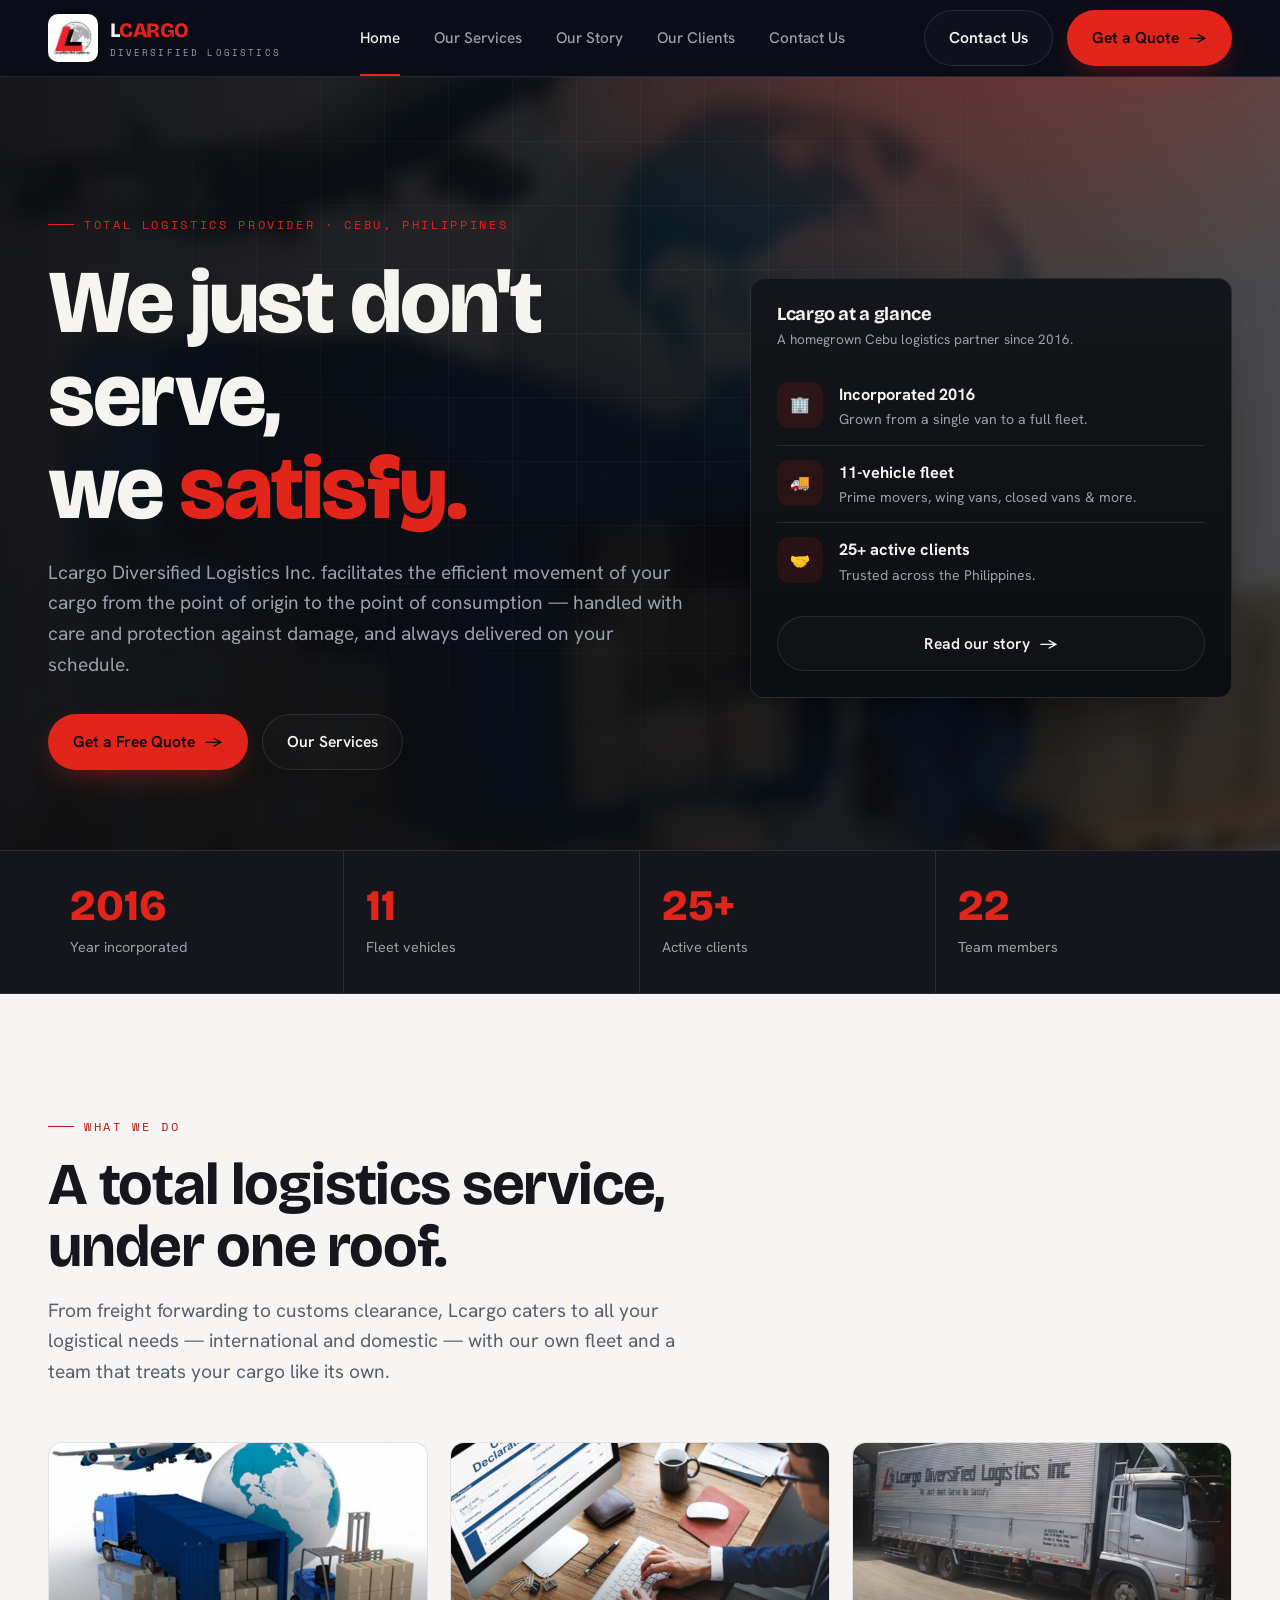
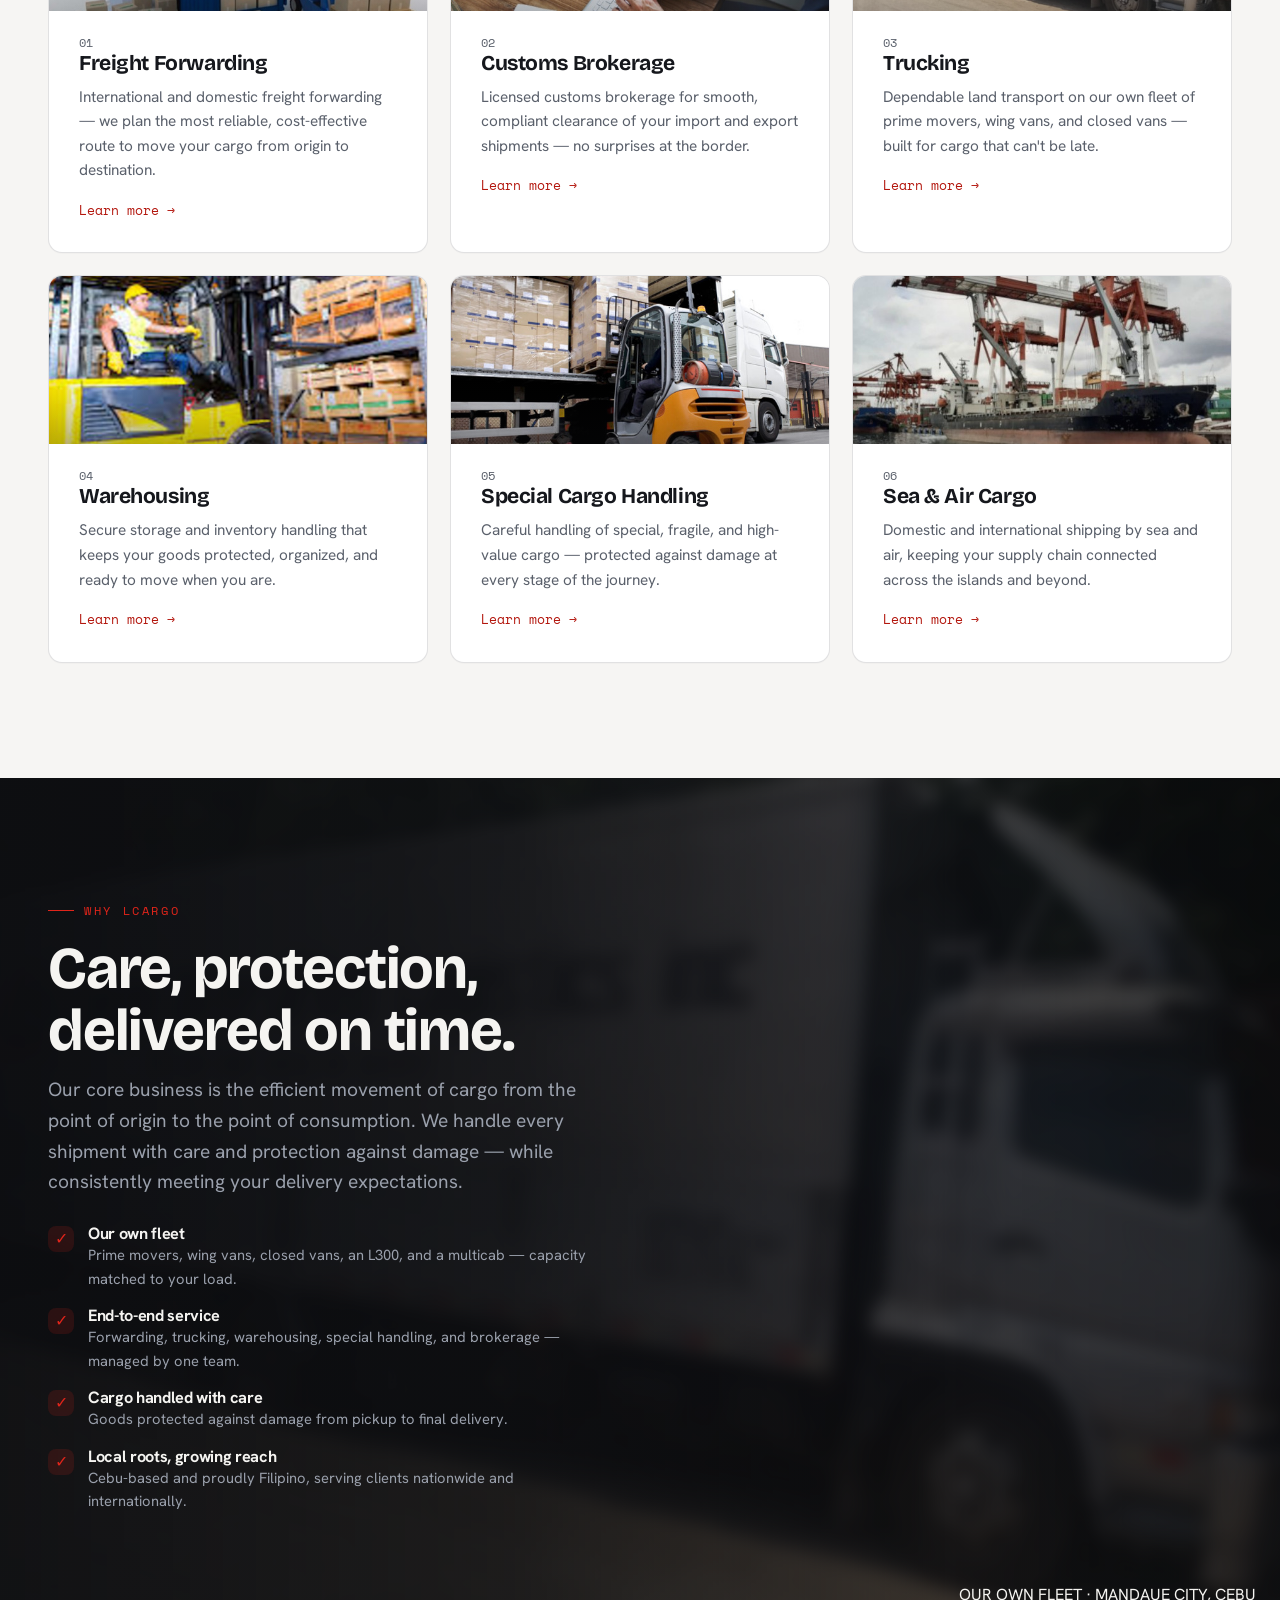
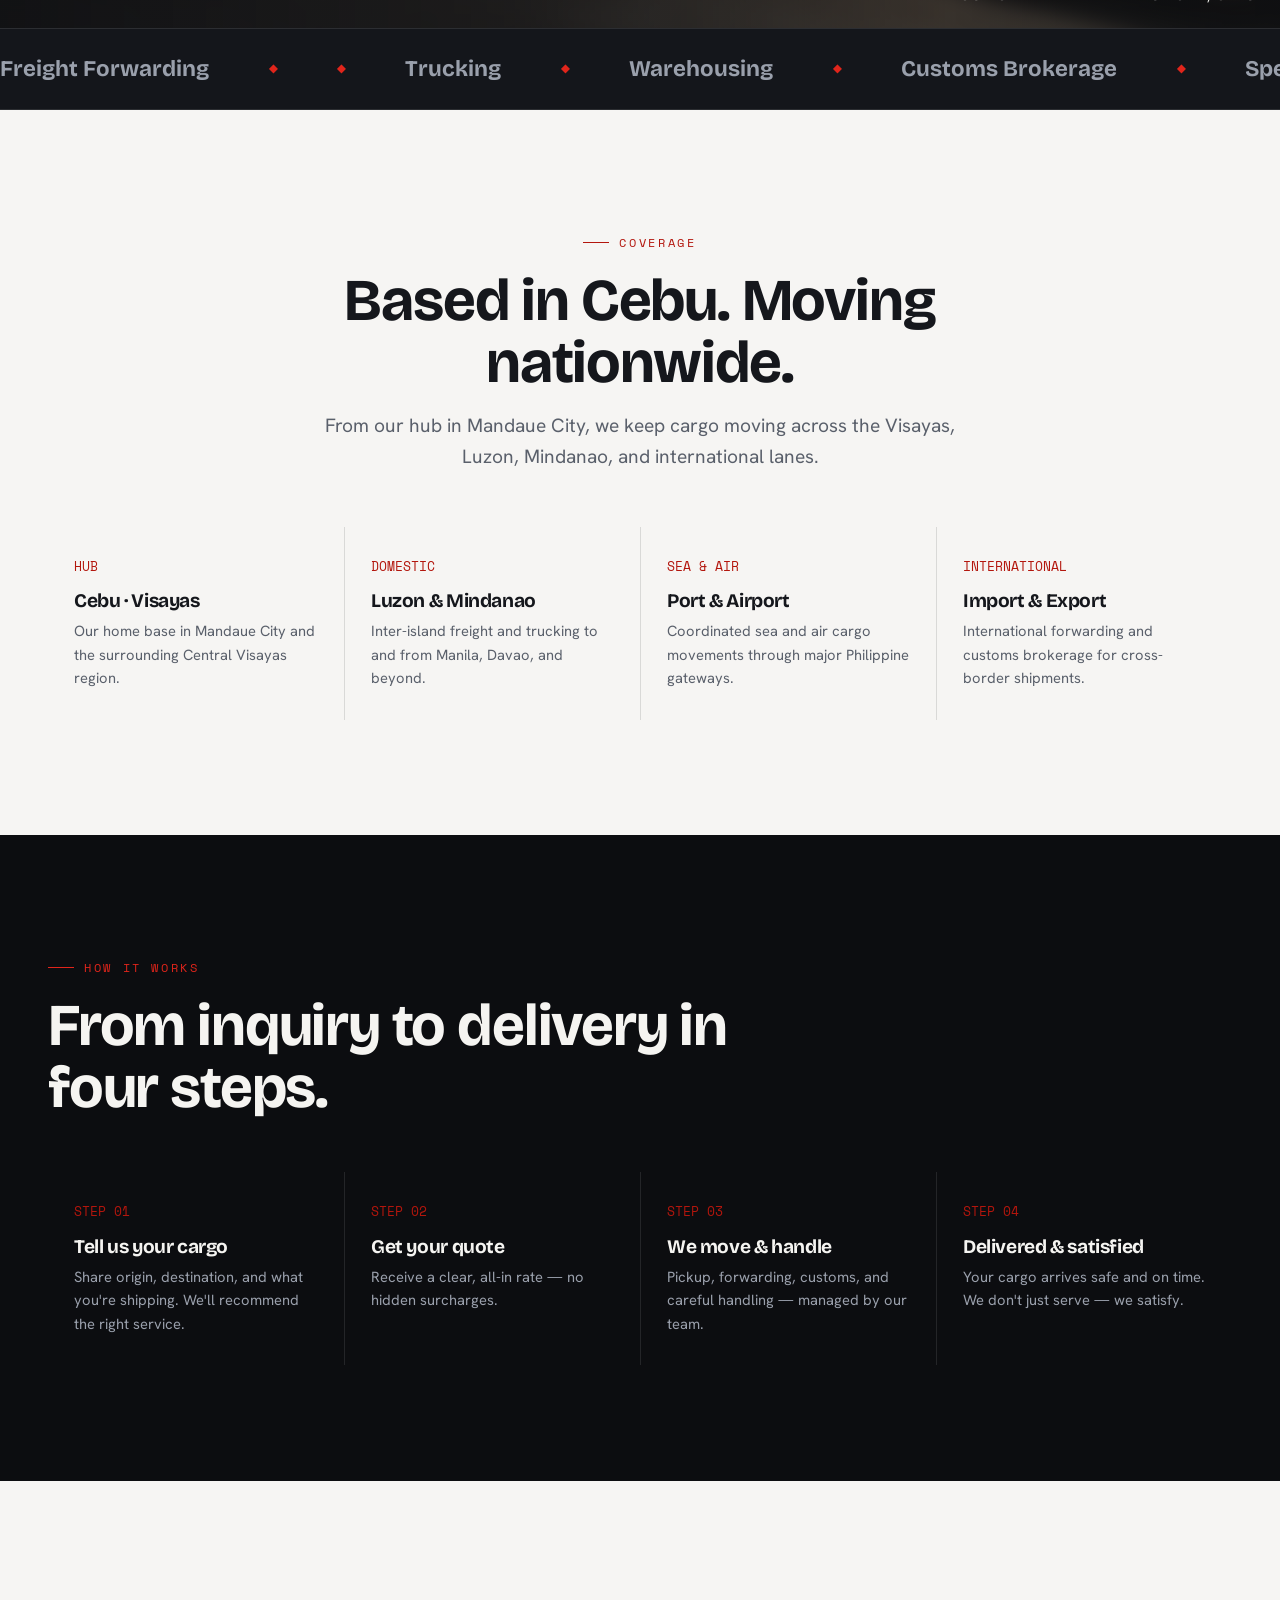
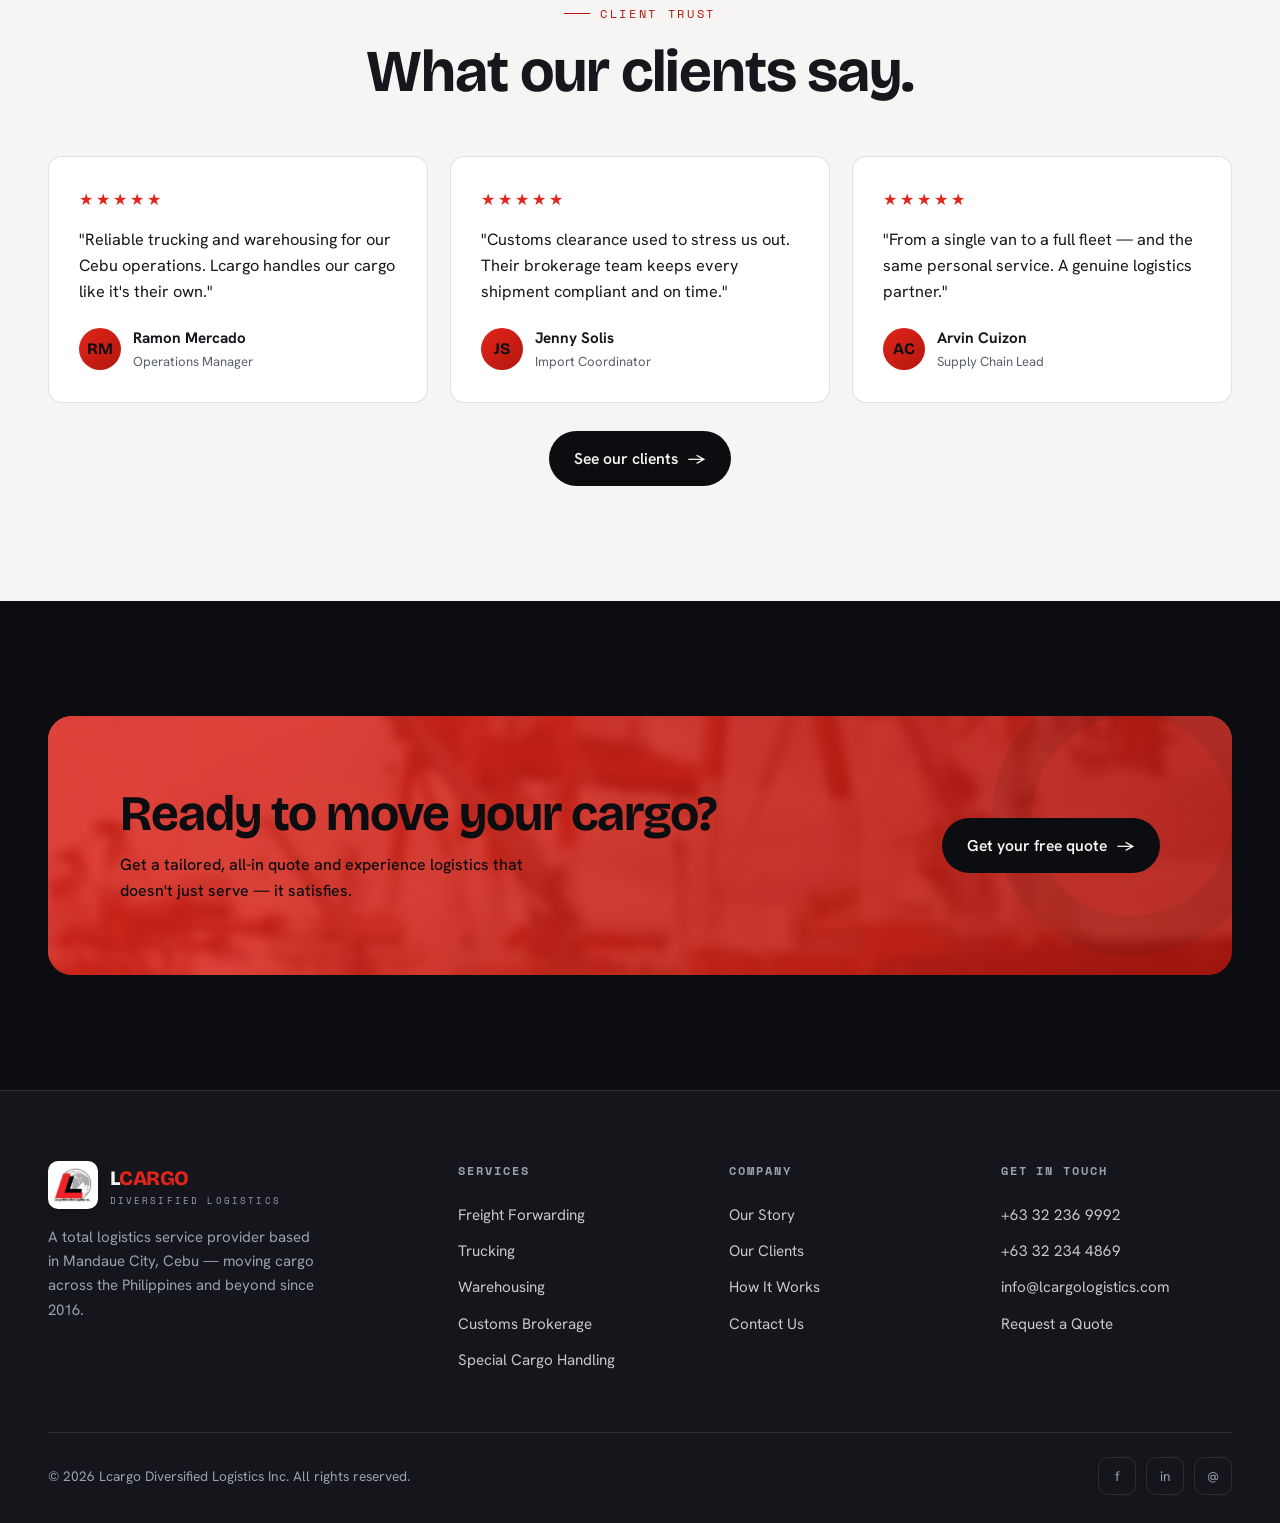
==== index.html @ 4f7f0614 "Initial commit: LCARGO Diversified Logistics website Static multi-page marketing site (HTML/CSS/JS) " ====
<!DOCTYPE html>
<html lang="en">
<head>
<meta charset="UTF-8">
<meta name="viewport" content="width=device-width, initial-scale=1.0">
<title>Lcargo Diversified Logistics Inc. — Total Logistics Service Provider · Cebu, Philippines</title>
<meta name="description" content="Lcargo Diversified Logistics Inc. is a total logistics service provider based in Mandaue City, Cebu. Freight forwarding (international & domestic), trucking, warehousing, special cargo handling, and customs brokerage. We just don't serve, we satisfy.">
<link rel="icon" href="assets/favicon.ico" sizes="any">
<link rel="icon" href="assets/favicon-256.png" type="image/png">
<link rel="apple-touch-icon" href="assets/favicon-256.png">
<link rel="stylesheet" href="style.css">
</head>
<body>

<!-- ===== HEADER ===== -->
<header class="site-head">
  <div class="wrap nav">
    <a class="brand" href="index.html">
      <span class="chip"><img src="assets/logo.jpeg" alt="Lcargo Diversified Logistics Inc."></span>
      <span>
        <b>L<span>CARGO</span></b>
        <small>Diversified Logistics</small>
      </span>
    </a>
    <nav class="nav-links">
      <a href="index.html" data-page="index.html">Home</a>
      <a href="services.html" data-page="services.html">Our Services</a>
      <a href="about.html" data-page="about.html">Our Story</a>
      <a href="clients.html" data-page="clients.html">Our Clients</a>
      <a href="contact.html" data-page="contact.html">Contact Us</a>
    </nav>
    <div class="nav-cta">
      <a href="contact.html" class="btn btn-ghost">Contact Us</a>
      <a href="contact.html#quote" class="btn btn-primary">Get a Quote <span class="arr">→</span></a>
    </div>
    <button class="burger" aria-label="Menu"><span></span><span></span><span></span></button>
  </div>
</header>

<!-- ===== HERO ===== -->
<section class="hero">
  <div class="bg-photo"><img src="assets/service-cargo.jpg" alt="" aria-hidden="true"></div>
  <div class="grid-bg"></div>
  <div class="wrap">
    <div class="hero-grid">
      <div>
        <span class="kicker reveal">Total Logistics Provider · Cebu, Philippines</span>
        <h1 class="display-xl reveal">We just don't<br>serve,<br>we <em>satisfy.</em></h1>
        <p class="lead reveal">Lcargo Diversified Logistics Inc. facilitates the efficient movement of your cargo from the point of origin to the point of consumption — handled with care and protection against damage, and always delivered on your schedule.</p>
        <div class="hero-actions reveal">
          <a href="contact.html#quote" class="btn btn-primary">Get a Free Quote <span class="arr">→</span></a>
          <a href="services.html" class="btn btn-ghost">Our Services</a>
        </div>
      </div>

      <!-- At-a-glance card -->
      <div class="track-card reveal">
        <h3>Lcargo at a glance</h3>
        <p class="sub">A homegrown Cebu logistics partner since 2016.</p>
        <div class="info-row" style="padding:14px 0"><div class="ic">🏢</div><div><b>Incorporated 2016</b><p style="font-size:.88rem">Grown from a single van to a full fleet.</p></div></div>
        <div class="info-row" style="padding:14px 0"><div class="ic">🚚</div><div><b>11-vehicle fleet</b><p style="font-size:.88rem">Prime movers, wing vans, closed vans & more.</p></div></div>
        <div class="info-row" style="padding:14px 0;border-bottom:0"><div class="ic">🤝</div><div><b>25+ active clients</b><p style="font-size:.88rem">Trusted across the Philippines.</p></div></div>
        <a href="about.html" class="btn btn-ghost" style="width:100%;justify-content:center;margin-top:16px">Read our story <span class="arr">→</span></a>
      </div>
    </div>
  </div>
</section>

<!-- ===== STAT STRIP ===== -->
<section class="stat-strip">
  <div class="wrap">
    <div class="stat"><div class="num">2016</div><div class="lbl">Year incorporated</div></div>
    <div class="stat"><div class="num" data-to="11">0</div><div class="lbl">Fleet vehicles</div></div>
    <div class="stat"><div class="num" data-to="25" data-suffix="+">0</div><div class="lbl">Active clients</div></div>
    <div class="stat"><div class="num" data-to="22">0</div><div class="lbl">Team members</div></div>
  </div>
</section>

<!-- ===== SERVICES ===== -->
<section class="section light" id="services">
  <div class="wrap">
    <div class="sec-head">
      <span class="kicker">What we do</span>
      <h2 class="display-l">A total logistics service, under one roof.</h2>
      <p class="lead">From freight forwarding to customs clearance, Lcargo caters to all your logistical needs — international and domestic — with our own fleet and a team that treats your cargo like its own.</p>
    </div>
    <div class="svc-grid">
      <article class="svc reveal">
        <div class="media"><img src="assets/service-cargo.jpg" alt="Freight forwarding by air, land, and sea" loading="lazy"></div>
        <div class="idx">01</div>
        <h3>Freight Forwarding</h3>
        <p>International and domestic freight forwarding — we plan the most reliable, cost-effective route to move your cargo from origin to destination.</p>
        <a class="more" href="services.html#freight">Learn more →</a>
      </article>
      <article class="svc reveal">
        <div class="media"><img src="assets/service-brokerage.jpg" alt="Customs brokerage and declaration" loading="lazy"></div>
        <div class="idx">02</div>
        <h3>Customs Brokerage</h3>
        <p>Licensed customs brokerage for smooth, compliant clearance of your import and export shipments — no surprises at the border.</p>
        <a class="more" href="services.html#customs">Learn more →</a>
      </article>
      <article class="svc reveal">
        <div class="media"><img src="assets/service-trucking.jpg" alt="Lcargo wing van trucking fleet" loading="lazy"></div>
        <div class="idx">03</div>
        <h3>Trucking</h3>
        <p>Dependable land transport on our own fleet of prime movers, wing vans, and closed vans — built for cargo that can't be late.</p>
        <a class="more" href="services.html#trucking">Learn more →</a>
      </article>
      <article class="svc reveal">
        <div class="media"><img src="assets/service-warehousing.jpg" alt="Warehouse storage and forklift handling" loading="lazy"></div>
        <div class="idx">04</div>
        <h3>Warehousing</h3>
        <p>Secure storage and inventory handling that keeps your goods protected, organized, and ready to move when you are.</p>
        <a class="more" href="services.html#warehousing">Learn more →</a>
      </article>
      <article class="svc reveal">
        <div class="media"><img src="assets/service-customs.jpg" alt="Careful loading and special cargo handling" loading="lazy"></div>
        <div class="idx">05</div>
        <h3>Special Cargo Handling</h3>
        <p>Careful handling of special, fragile, and high-value cargo — protected against damage at every stage of the journey.</p>
        <a class="more" href="services.html#special">Learn more →</a>
      </article>
      <article class="svc reveal">
        <div class="media"><img src="assets/service-shipping.jpg" alt="Sea and air cargo at port" loading="lazy"></div>
        <div class="idx">06</div>
        <h3>Sea & Air Cargo</h3>
        <p>Domestic and international shipping by sea and air, keeping your supply chain connected across the islands and beyond.</p>
        <a class="more" href="services.html#shipping">Learn more →</a>
      </article>
    </div>
  </div>
</section>

<!-- ===== WHY US (split) ===== -->
<section class="section has-bgphoto" id="why">
  <div class="bg-photo">
    <img src="assets/service-trucking.jpg" alt="" aria-hidden="true">
    <span class="fill-tag" style="position:absolute;right:24px;bottom:20px;z-index:2">OUR OWN FLEET · MANDAUE CITY, CEBU</span>
  </div>
  <div class="wrap split">
    <div class="reveal">
      <span class="kicker">Why Lcargo</span>
      <h2 class="display-l" style="margin:18px 0 14px">Care, protection,<br>delivered on time.</h2>
      <p class="lead">Our core business is the efficient movement of cargo from the point of origin to the point of consumption. We handle every shipment with care and protection against damage — while consistently meeting your delivery expectations.</p>
      <ul class="feature-list">
        <li><span class="ck">✓</span><div><h4>Our own fleet</h4><p>Prime movers, wing vans, closed vans, an L300, and a multicab — capacity matched to your load.</p></div></li>
        <li><span class="ck">✓</span><div><h4>End-to-end service</h4><p>Forwarding, trucking, warehousing, special handling, and brokerage — managed by one team.</p></div></li>
        <li><span class="ck">✓</span><div><h4>Cargo handled with care</h4><p>Goods protected against damage from pickup to final delivery.</p></div></li>
        <li><span class="ck">✓</span><div><h4>Local roots, growing reach</h4><p>Cebu-based and proudly Filipino, serving clients nationwide and internationally.</p></div></li>
      </ul>
    </div>
  </div>
</section>

<!-- ===== MARQUEE ===== -->
<div class="marquee">
  <div class="marquee-track">
    <span>Freight Forwarding <span></span></span><span>Trucking</span><span>Warehousing</span><span>Customs Brokerage</span><span>Special Cargo Handling</span><span>Sea & Air Cargo</span>
    <span>Freight Forwarding</span><span>Trucking</span><span>Warehousing</span><span>Customs Brokerage</span><span>Special Cargo Handling</span><span>Sea & Air Cargo</span>
  </div>
</div>

<!-- ===== COVERAGE ===== -->
<section class="section light" id="network">
  <div class="wrap">
    <div class="sec-head center">
      <span class="kicker">Coverage</span>
      <h2 class="display-l">Based in Cebu. Moving nationwide.</h2>
      <p class="lead" style="margin-inline:auto">From our hub in Mandaue City, we keep cargo moving across the Visayas, Luzon, Mindanao, and international lanes.</p>
    </div>
    <div class="steps">
      <div class="step reveal"><div class="n">HUB</div><h4>Cebu · Visayas</h4><p>Our home base in Mandaue City and the surrounding Central Visayas region.</p></div>
      <div class="step reveal"><div class="n">DOMESTIC</div><h4>Luzon & Mindanao</h4><p>Inter-island freight and trucking to and from Manila, Davao, and beyond.</p></div>
      <div class="step reveal"><div class="n">SEA & AIR</div><h4>Port & Airport</h4><p>Coordinated sea and air cargo movements through major Philippine gateways.</p></div>
      <div class="step reveal"><div class="n">INTERNATIONAL</div><h4>Import & Export</h4><p>International forwarding and customs brokerage for cross-border shipments.</p></div>
    </div>
  </div>
</section>

<!-- ===== PROCESS ===== -->
<section class="section" id="process">
  <div class="wrap">
    <div class="sec-head">
      <span class="kicker">How it works</span>
      <h2 class="display-l">From inquiry to delivery in four steps.</h2>
    </div>
    <div class="steps">
      <div class="step reveal" style="border-left-color:var(--line)"><div class="n">STEP 01</div><h4>Tell us your cargo</h4><p style="color:var(--txt-mute-l)">Share origin, destination, and what you're shipping. We'll recommend the right service.</p></div>
      <div class="step reveal" style="border-left-color:var(--line)"><div class="n">STEP 02</div><h4>Get your quote</h4><p style="color:var(--txt-mute-l)">Receive a clear, all-in rate — no hidden surcharges.</p></div>
      <div class="step reveal" style="border-left-color:var(--line)"><div class="n">STEP 03</div><h4>We move & handle</h4><p style="color:var(--txt-mute-l)">Pickup, forwarding, customs, and careful handling — managed by our team.</p></div>
      <div class="step reveal" style="border-left-color:var(--line)"><div class="n">STEP 04</div><h4>Delivered & satisfied</h4><p style="color:var(--txt-mute-l)">Your cargo arrives safe and on time. We don't just serve — we satisfy.</p></div>
    </div>
  </div>
</section>

<!-- ===== TESTIMONIALS ===== -->
<section class="section light">
  <div class="wrap">
    <div class="sec-head center">
      <span class="kicker">Client trust</span>
      <h2 class="display-l">What our clients say.</h2>
    </div>
    <div class="quotes">
      <div class="quote reveal" style="background:#fff;border-color:var(--line-dark);color:var(--txt-dark)">
        <div class="stars">★★★★★</div>
        <p>"Reliable trucking and warehousing for our Cebu operations. Lcargo handles our cargo like it's their own."</p>
        <div class="who"><div class="av">RM</div><div><b>Ramon Mercado</b><small style="color:var(--txt-mute-d)">Operations Manager</small></div></div>
      </div>
      <div class="quote reveal" style="background:#fff;border-color:var(--line-dark);color:var(--txt-dark)">
        <div class="stars">★★★★★</div>
        <p>"Customs clearance used to stress us out. Their brokerage team keeps every shipment compliant and on time."</p>
        <div class="who"><div class="av">JS</div><div><b>Jenny Solis</b><small style="color:var(--txt-mute-d)">Import Coordinator</small></div></div>
      </div>
      <div class="quote reveal" style="background:#fff;border-color:var(--line-dark);color:var(--txt-dark)">
        <div class="stars">★★★★★</div>
        <p>"From a single van to a full fleet — and the same personal service. A genuine logistics partner."</p>
        <div class="who"><div class="av">AC</div><div><b>Arvin Cuizon</b><small style="color:var(--txt-mute-d)">Supply Chain Lead</small></div></div>
      </div>
    </div>
    <p style="text-align:center;margin-top:28px"><a href="clients.html" class="btn btn-dark">See our clients <span class="arr">→</span></a></p>
  </div>
</section>

<!-- ===== CTA ===== -->
<section class="section cta-band">
  <div class="wrap">
    <div class="cta-inner reveal">
      <div class="bg-photo"><img src="assets/service-shipping.jpg" alt="" aria-hidden="true"></div>
      <div class="deco"></div>
      <div style="position:relative;z-index:1">
        <h2>Ready to move your cargo?</h2>
        <p>Get a tailored, all-in quote and experience logistics that doesn't just serve — it satisfies.</p>
      </div>
      <a href="contact.html#quote" class="btn btn-dark" style="position:relative;z-index:1">Get your free quote <span class="arr">→</span></a>
    </div>
  </div>
</section>

<!-- ===== FOOTER ===== -->
<footer class="site-foot">
  <div class="wrap">
    <div class="foot-grid">
      <div>
        <a class="brand" href="index.html">
          <span class="chip"><img src="assets/logo.jpeg" alt="Lcargo Diversified Logistics Inc."></span>
          <span><b>L<span style="color:var(--amber)">CARGO</span></b><small>Diversified Logistics</small></span>
        </a>
        <p>A total logistics service provider based in Mandaue City, Cebu — moving cargo across the Philippines and beyond since 2016.</p>
      </div>
      <div class="foot-col">
        <h5>Services</h5>
        <a href="services.html#freight">Freight Forwarding</a>
        <a href="services.html#trucking">Trucking</a>
        <a href="services.html#warehousing">Warehousing</a>
        <a href="services.html#customs">Customs Brokerage</a>
        <a href="services.html#special">Special Cargo Handling</a>
      </div>
      <div class="foot-col">
        <h5>Company</h5>
        <a href="about.html">Our Story</a>
        <a href="clients.html">Our Clients</a>
        <a href="index.html#process">How It Works</a>
        <a href="contact.html">Contact Us</a>
      </div>
      <div class="foot-col">
        <h5>Get in touch</h5>
        <a href="tel:+63322369992">+63 32 236 9992</a>
        <a href="tel:+63322344869">+63 32 234 4869</a>
        <a href="mailto:info@lcargologistics.com">info@lcargologistics.com</a>
        <a href="contact.html#quote">Request a Quote</a>
      </div>
    </div>
    <div class="foot-bottom">
      <div>© <span id="year">2026</span> Lcargo Diversified Logistics Inc. All rights reserved.</div>
      <div class="socials">
        <a href="#" aria-label="Facebook">f</a>
        <a href="#" aria-label="LinkedIn">in</a>
        <a href="#" aria-label="Email">@</a>
      </div>
    </div>
  </div>
</footer>

<script src="main.js"></script>
</body>
</html>
---- style.css ----
/* =========================================================
   LCARGO Diversified Logistics Inc. — Design System
   Aesthetic: Industrial precision · ink navy + hi-vis amber
   ========================================================= */

@import url('https://fonts.googleapis.com/css2?family=Bricolage+Grotesque:opsz,wght@12..96,400;12..96,600;12..96,700;12..96,800&family=Hanken+Grotesk:wght@400;500;600;700&family=Space+Mono:wght@400;700&display=swap');

:root {
  /* Palette — LCARGO brand: red + black + steel */
  --ink:        #0c0d10;
  --ink-2:      #14161b;
  --ink-3:      #1d2026;
  --surface:    #f6f5f3;
  --surface-2:  #eceae6;
  --line:       rgba(255,255,255,0.10);
  --line-dark:  rgba(12,13,16,0.12);

  --amber:      #e1251b;   /* brand red (logo) */
  --amber-deep: #b3160d;   /* deep red */
  --signal:     #18c98b;   /* "delivered" green */
  --sky:        #8a909c;   /* steel gray */

  --paper:      #f6f5f3;
  --txt-dark:   #15171c;
  --txt-mute-d: #5a606b;
  --txt-light:  #f5f4f1;
  --txt-mute-l: #9aa0ac;

  /* Type */
  --display: 'Bricolage Grotesque', sans-serif;
  --body:    'Hanken Grotesk', sans-serif;
  --mono:    'Space Mono', monospace;

  /* Geometry */
  --maxw: 1240px;
  --radius: 14px;
  --radius-sm: 8px;
  --ease: cubic-bezier(0.22, 1, 0.36, 1);
}

* { box-sizing: border-box; margin: 0; padding: 0; }
html { scroll-behavior: smooth; -webkit-text-size-adjust: 100%; }
body {
  font-family: var(--body);
  background: var(--ink);
  color: var(--txt-light);
  line-height: 1.6;
  -webkit-font-smoothing: antialiased;
  overflow-x: hidden;
}
img, svg { display: block; max-width: 100%; }
a { color: inherit; text-decoration: none; }
ul { list-style: none; }

.wrap { width: 100%; max-width: var(--maxw); margin-inline: auto; padding-inline: 28px; }

/* Selection */
::selection { background: var(--amber); color: var(--ink); }

/* Scrollbar */
::-webkit-scrollbar { width: 11px; }
::-webkit-scrollbar-track { background: var(--ink); }
::-webkit-scrollbar-thumb { background: #28324d; border-radius: 20px; }
::-webkit-scrollbar-thumb:hover { background: #3a466a; }

/* =========================================================
   Typography helpers
   ========================================================= */
.kicker {
  font-family: var(--mono);
  font-size: 12px;
  letter-spacing: 0.22em;
  text-transform: uppercase;
  color: var(--amber);
  display: inline-flex;
  align-items: center;
  gap: 10px;
}
.kicker::before {
  content: '';
  width: 26px; height: 1px;
  background: var(--amber);
  display: inline-block;
}
h1, h2, h3, h4 { font-family: var(--display); font-weight: 700; line-height: 1.04; letter-spacing: -0.02em; }
.display-xl { font-size: clamp(2.9rem, 7vw, 6rem); font-weight: 800; }
.display-l  { font-size: clamp(2.2rem, 5vw, 3.7rem); }
.lead { font-size: clamp(1.05rem, 1.5vw, 1.22rem); color: var(--txt-mute-l); max-width: 60ch; }

/* =========================================================
   Buttons
   ========================================================= */
.btn {
  display: inline-flex; align-items: center; gap: 10px;
  font-family: var(--body); font-weight: 600; font-size: 0.98rem;
  padding: 14px 24px; border-radius: 100px;
  border: 1px solid transparent; cursor: pointer;
  transition: transform .25s var(--ease), background .25s, color .25s, box-shadow .25s;
  white-space: nowrap;
}
.btn .arr { transition: transform .3s var(--ease); }
.btn:hover .arr { transform: translateX(4px); }
.btn-primary { background: var(--amber); color: var(--ink); box-shadow: 0 10px 30px -10px rgba(225,37,27,.5); }
.btn-primary:hover { background: #f04438; transform: translateY(-2px); }
.btn-ghost { border-color: var(--line); color: var(--txt-light); background: rgba(255,255,255,.02); }
.btn-ghost:hover { border-color: var(--amber); color: var(--amber); transform: translateY(-2px); }
.btn-dark { background: var(--ink); color: var(--txt-light); }
.btn-dark:hover { background: var(--ink-3); transform: translateY(-2px); }

/* =========================================================
   Header / Nav
   ========================================================= */
.site-head {
  position: sticky; top: 0; z-index: 100;
  backdrop-filter: blur(14px);
  background: rgba(10,15,28,0.72);
  border-bottom: 1px solid var(--line);
}
.nav { display: flex; align-items: center; justify-content: space-between; height: 76px; }
.brand { display: flex; align-items: center; gap: 12px; }
.brand .mark { width: 38px; height: 38px; flex: none; }
.brand .chip { flex: none; background: #fff; border-radius: 10px; padding: 5px; display: grid; place-items: center; box-shadow: 0 4px 14px -6px rgba(0,0,0,.5); }
.brand .chip img { height: 38px; width: auto; display: block; }
.brand b { font-family: var(--display); font-weight: 800; font-size: 1.28rem; letter-spacing: -0.02em; }
.brand b span { color: var(--amber); }
.brand small { display: block; font-family: var(--mono); font-size: 9px; letter-spacing: 0.24em; color: var(--txt-mute-l); text-transform: uppercase; margin-top: -2px; }

.nav-links { display: flex; align-items: center; gap: 34px; }
.nav-links a { font-size: 0.96rem; font-weight: 500; color: var(--txt-mute-l); position: relative; transition: color .2s; }
.nav-links a:hover, .nav-links a.active { color: var(--txt-light); }
.nav-links a.active::after {
  content: ''; position: absolute; left: 0; bottom: -26px; width: 100%; height: 2px; background: var(--amber);
}
.nav-cta { display: flex; align-items: center; gap: 14px; }

.burger { display: none; background: none; border: 0; cursor: pointer; width: 44px; height: 44px; }
.burger span { display: block; width: 24px; height: 2px; background: var(--txt-light); margin: 5px auto; transition: .3s var(--ease); }
.burger.open span:nth-child(1) { transform: translateY(7px) rotate(45deg); }
.burger.open span:nth-child(2) { opacity: 0; }
.burger.open span:nth-child(3) { transform: translateY(-7px) rotate(-45deg); }

/* =========================================================
   Hero
   ========================================================= */
.hero { position: relative; padding: clamp(70px, 11vw, 130px) 0 80px; overflow: hidden; }
.hero::before {
  content: ''; position: absolute; inset: 0;
  background:
    radial-gradient(900px 500px at 78% -10%, rgba(225,37,27,.22), transparent 60%),
    radial-gradient(700px 600px at 10% 110%, rgba(255,255,255,.05), transparent 60%);
  z-index: 0;
}
.grid-bg {
  position: absolute; inset: 0; z-index: 0; opacity: .5;
  background-image:
    linear-gradient(var(--line) 1px, transparent 1px),
    linear-gradient(90deg, var(--line) 1px, transparent 1px);
  background-size: 64px 64px;
  -webkit-mask-image: radial-gradient(circle at 50% 30%, #000 0%, transparent 75%);
          mask-image: radial-gradient(circle at 50% 30%, #000 0%, transparent 75%);
}
.hero .wrap { position: relative; z-index: 2; }
.hero-grid { display: grid; grid-template-columns: 1.15fr 0.85fr; gap: 50px; align-items: center; }
.hero h1 { margin: 22px 0 22px; }
.hero h1 em { font-style: normal; color: var(--amber); position: relative; }
.hero-actions { display: flex; gap: 14px; flex-wrap: wrap; margin-top: 34px; }

/* Tracking card */
.track-card {
  background: linear-gradient(180deg, var(--ink-2), var(--ink));
  border: 1px solid var(--line);
  border-radius: var(--radius);
  padding: 26px;
  box-shadow: 0 40px 80px -40px rgba(0,0,0,.8);
  position: relative;
}
.track-card h3 { font-size: 1.15rem; margin-bottom: 4px; }
.track-card .sub { font-size: .85rem; color: var(--txt-mute-l); margin-bottom: 18px; }
.track-input { display: flex; gap: 8px; }
.track-input input {
  flex: 1; background: var(--ink-3); border: 1px solid var(--line); color: var(--txt-light);
  padding: 13px 15px; border-radius: var(--radius-sm); font-family: var(--mono); font-size: .9rem; letter-spacing: .04em;
}
.track-input input::placeholder { color: #5b678a; }
.track-input input:focus { outline: none; border-color: var(--amber); }
.track-input button { padding: 13px 18px; border: 0; border-radius: var(--radius-sm); background: var(--amber); color: var(--ink); font-weight: 700; cursor: pointer; }

.track-result { margin-top: 18px; font-family: var(--mono); font-size: .82rem; display: none; }
.track-result.show { display: block; animation: fade .4s var(--ease); }
.track-steps { display: flex; justify-content: space-between; margin: 16px 0 8px; position: relative; }
.track-steps::before { content: ''; position: absolute; top: 7px; left: 6%; right: 6%; height: 2px; background: var(--line); }
.track-steps .st { position: relative; z-index: 1; text-align: center; flex: 1; color: var(--txt-mute-l); }
.track-steps .dot { width: 14px; height: 14px; border-radius: 50%; background: var(--ink-3); border: 2px solid var(--line); margin: 0 auto 8px; }
.track-steps .st.done .dot { background: var(--signal); border-color: var(--signal); box-shadow: 0 0 0 4px rgba(24,201,139,.18); }
.track-steps .st.active .dot { background: var(--amber); border-color: var(--amber); box-shadow: 0 0 0 4px rgba(225,37,27,.18); }
.track-steps .st small { font-size: 9px; letter-spacing: .12em; }

/* Stat strip */
.stat-strip { border-top: 1px solid var(--line); border-bottom: 1px solid var(--line); background: var(--ink-2); }
.stat-strip .wrap { display: grid; grid-template-columns: repeat(4, 1fr); }
.stat { padding: 34px 22px; border-right: 1px solid var(--line); }
.stat:last-child { border-right: 0; }
.stat .num { font-family: var(--display); font-weight: 800; font-size: clamp(2rem, 3.4vw, 3rem); color: var(--amber); line-height: 1; }
.stat .lbl { font-size: .9rem; color: var(--txt-mute-l); margin-top: 8px; }

/* =========================================================
   Section scaffolding
   ========================================================= */
.section { padding: clamp(70px, 9vw, 120px) 0; position: relative; }
.section.light { background: var(--surface); color: var(--txt-dark); }
.section.light .lead { color: var(--txt-mute-d); }
.section.light .kicker { color: var(--amber-deep); }
.section.light .kicker::before { background: var(--amber-deep); }
.sec-head { max-width: 760px; margin-bottom: 54px; }
.sec-head.center { margin-inline: auto; text-align: center; }
.sec-head h2 { margin: 18px 0 18px; }

/* =========================================================
   Service cards
   ========================================================= */
.svc-grid { display: grid; grid-template-columns: repeat(3, 1fr); gap: 22px; }
.svc {
  position: relative; padding: 30px; border-radius: var(--radius);
  background: var(--ink-2); border: 1px solid var(--line);
  overflow: hidden; transition: transform .35s var(--ease), border-color .35s;
}
.section.light .svc { background: #fff; border-color: var(--line-dark); box-shadow: 0 1px 0 rgba(0,0,0,.02); color: var(--txt-dark); }
.svc:hover { transform: translateY(-6px); border-color: var(--amber); }
.svc .idx { font-family: var(--mono); font-size: .78rem; color: var(--txt-mute-l); }
.section.light .svc .idx { color: var(--txt-mute-d); }
.svc .ic { width: 52px; height: 52px; border-radius: 12px; display: grid; place-items: center; background: rgba(225,37,27,.12); color: var(--amber); margin: 16px 0 20px; }
.section.light .svc .ic { background: rgba(179,22,13,.10); color: var(--amber-deep); }
.svc h3 { font-size: 1.32rem; margin-bottom: 10px; }
.svc p { font-size: .96rem; color: var(--txt-mute-l); }
.section.light .svc p { color: var(--txt-mute-d); }
.svc .more { margin-top: 18px; font-family: var(--mono); font-size: .8rem; color: var(--amber); display: inline-flex; gap: 8px; }
.section.light .svc .more { color: var(--amber-deep); }
.svc .media { height: 168px; margin: -30px -30px 22px; overflow: hidden; position: relative; }
.svc .media img { width: 100%; height: 100%; object-fit: cover; transition: transform .5s var(--ease); }
.svc:hover .media img { transform: scale(1.06); }
.svc .media::after { content: ''; position: absolute; inset: 0; background: linear-gradient(180deg, transparent 55%, rgba(12,13,16,.55)); }
.section.light .svc .media::after { background: linear-gradient(180deg, transparent 60%, rgba(12,13,16,.28)); }

/* Blurred, animated section background (Ken Burns) */
.has-bgphoto { overflow: hidden; }
.has-bgphoto > .wrap { position: relative; z-index: 2; }
.bg-photo { position: absolute; inset: 0; z-index: 0; overflow: hidden; }
.bg-photo img { width: 100%; height: 100%; object-fit: cover; filter: blur(7px) brightness(.5) saturate(1.08); transform: scale(1.18); will-change: transform; animation: kenburns 26s ease-in-out infinite alternate; }
.bg-photo::after { content: ''; position: absolute; inset: 0; background: linear-gradient(90deg, rgba(12,13,16,.94) 0%, rgba(12,13,16,.82) 40%, rgba(12,13,16,.5) 74%, rgba(12,13,16,.58) 100%); }
@keyframes kenburns { from { transform: scale(1.18) translate3d(0, 0, 0); } to { transform: scale(1.32) translate3d(-2.5%, -2%, 0); } }
@media (prefers-reduced-motion: reduce) { .bg-photo img { animation: none; transform: scale(1.06); } }

/* Hero variant — keeps the brand red glow over the photo */
.hero .bg-photo img { filter: blur(8px) brightness(.55) saturate(1.08); animation-duration: 34s; }
.hero .bg-photo::after {
  background:
    radial-gradient(900px 520px at 80% -10%, rgba(225,37,27,.32), transparent 60%),
    linear-gradient(90deg, rgba(12,13,16,.92) 0%, rgba(12,13,16,.80) 46%, rgba(12,13,16,.52) 100%);
}

/* CTA band variant — stays boldly red, photo as animated texture */
.cta-inner .bg-photo { border-radius: inherit; }
.cta-inner .bg-photo img { filter: blur(4px) brightness(1.02) saturate(1.18); animation-duration: 26s; }
.cta-inner .bg-photo::after { background: linear-gradient(120deg, rgba(225,37,27,.84), rgba(179,22,13,.88)); }

/* Photo fill for split visuals */
.visual.photo { padding: 0; }
.visual .fill { position: absolute; inset: 0; width: 100%; height: 100%; object-fit: cover; }
.visual .fill-tag { position: absolute; left: 16px; bottom: 14px; z-index: 2; font-family: var(--mono); font-size: .72rem; letter-spacing: .08em; color: #fff; background: rgba(12,13,16,.6); padding: 6px 12px; border-radius: 100px; backdrop-filter: blur(4px); }

/* =========================================================
   Feature / split rows
   ========================================================= */
.split { display: grid; grid-template-columns: 1fr 1fr; gap: 60px; align-items: center; }
.split .visual {
  position: relative; aspect-ratio: 5/4; border-radius: var(--radius);
  background: linear-gradient(135deg, var(--ink-3), var(--ink));
  border: 1px solid var(--line); overflow: hidden;
}
.feature-list { display: grid; gap: 18px; margin-top: 28px; }
.feature-list li { display: flex; gap: 14px; align-items: flex-start; }
.feature-list .ck { flex: none; width: 26px; height: 26px; border-radius: 8px; background: rgba(225,37,27,.14); color: var(--amber); display: grid; place-items: center; }
.section.light .feature-list .ck { background: rgba(179,22,13,.12); color: var(--amber-deep); }
.feature-list h4 { font-family: var(--body); font-weight: 700; font-size: 1.02rem; }
.feature-list p { font-size: .92rem; color: var(--txt-mute-l); }
.section.light .feature-list p { color: var(--txt-mute-d); }

/* Map / network */
.map-visual { display: grid; place-items: center; }
.pulse { position: absolute; width: 12px; height: 12px; border-radius: 50%; background: var(--amber); }
.pulse::after { content: ''; position: absolute; inset: -6px; border-radius: 50%; border: 2px solid var(--amber); animation: ping 2.4s ease-out infinite; }

/* =========================================================
   Process
   ========================================================= */
.steps { display: grid; grid-template-columns: repeat(4, 1fr); gap: 0; counter-reset: s; }
.step { padding: 30px 26px; border-left: 1px solid var(--line-dark); position: relative; }
.step:first-child { border-left: 0; }
.step .n { font-family: var(--mono); font-size: .8rem; color: var(--amber-deep); }
.step h4 { font-size: 1.2rem; margin: 14px 0 8px; }
.step p { font-size: .92rem; color: var(--txt-mute-d); }

/* =========================================================
   Marquee
   ========================================================= */
.marquee { overflow: hidden; border-top: 1px solid var(--line); border-bottom: 1px solid var(--line); background: var(--ink-2); padding: 22px 0; }
.marquee-track { display: flex; gap: 60px; width: max-content; animation: slide 32s linear infinite; }
.marquee-track span { font-family: var(--display); font-weight: 700; font-size: 1.4rem; color: var(--txt-mute-l); display: inline-flex; align-items: center; gap: 60px; white-space: nowrap; }
.marquee-track span::after { content: '◆'; color: var(--amber); font-size: .7rem; }

/* =========================================================
   Testimonials
   ========================================================= */
.quotes { display: grid; grid-template-columns: repeat(3,1fr); gap: 22px; }
.quote { padding: 30px; border-radius: var(--radius); background: var(--ink-2); border: 1px solid var(--line); }
.quote .stars { color: var(--amber); letter-spacing: 3px; margin-bottom: 14px; }
.quote p { font-size: 1.02rem; }
.quote .who { margin-top: 20px; display: flex; align-items: center; gap: 12px; }
.quote .av { width: 42px; height: 42px; border-radius: 50%; background: linear-gradient(135deg,var(--amber),var(--amber-deep)); display: grid; place-items: center; color: var(--ink); font-weight: 700; font-family: var(--display); }
.quote .who b { font-size: .95rem; }
.quote .who small { display: block; color: var(--txt-mute-l); font-size: .82rem; }

/* =========================================================
   CTA band
   ========================================================= */
.cta-band { position: relative; overflow: hidden; }
.cta-inner {
  background: linear-gradient(120deg, var(--amber), var(--amber-deep));
  border-radius: 24px; padding: clamp(40px,6vw,72px);
  color: var(--ink); position: relative; overflow: hidden;
  display: grid; grid-template-columns: 1.4fr auto; gap: 30px; align-items: center;
}
.cta-inner h2 { font-size: clamp(1.9rem, 4vw, 3.1rem); }
.cta-inner p { max-width: 46ch; margin-top: 12px; font-weight: 500; }
.cta-inner .deco { position: absolute; right: -40px; top: -40px; width: 280px; height: 280px; border-radius: 50%; border: 40px solid rgba(10,15,28,.07); }

/* =========================================================
   Forms (contact / quote)
   ========================================================= */
.form-card { background: var(--ink-2); border: 1px solid var(--line); border-radius: var(--radius); padding: clamp(26px,4vw,40px); }
.fgrid { display: grid; grid-template-columns: 1fr 1fr; gap: 18px; }
.field { display: flex; flex-direction: column; gap: 8px; }
.field.full { grid-column: 1 / -1; }
.field label { font-size: .82rem; font-family: var(--mono); letter-spacing: .08em; text-transform: uppercase; color: var(--txt-mute-l); }
.field input, .field select, .field textarea {
  background: var(--ink-3); border: 1px solid var(--line); color: var(--txt-light);
  padding: 13px 15px; border-radius: var(--radius-sm); font-family: var(--body); font-size: .98rem; width: 100%;
}
.field textarea { resize: vertical; min-height: 120px; }
.field input:focus, .field select:focus, .field textarea:focus { outline: none; border-color: var(--amber); }
.form-note { margin-top: 14px; font-size: .82rem; color: var(--txt-mute-l); }
.form-ok { display: none; margin-top: 16px; padding: 14px 16px; border-radius: var(--radius-sm); background: rgba(24,201,139,.12); border: 1px solid rgba(24,201,139,.4); color: var(--signal); font-size: .92rem; }
.form-ok.show { display: block; animation: fade .4s var(--ease); }

/* Contact info list */
.info-row { display: flex; gap: 16px; padding: 20px 0; border-bottom: 1px solid var(--line); }
.info-row .ic { flex: none; width: 46px; height: 46px; border-radius: 12px; background: rgba(225,37,27,.12); color: var(--amber); display: grid; place-items: center; }
.info-row b { font-size: 1.02rem; }
.info-row p { color: var(--txt-mute-l); font-size: .94rem; }

/* =========================================================
   Page hero (sub pages)
   ========================================================= */
.page-hero { padding: clamp(56px,8vw,90px) 0 clamp(40px,6vw,64px); position: relative; overflow: hidden; }
.page-hero::before { content:''; position:absolute; inset:0; background: radial-gradient(800px 400px at 80% -20%, rgba(179,22,13,.18), transparent 60%); }
.page-hero .wrap { position: relative; z-index: 2; }
.crumbs { font-family: var(--mono); font-size: .78rem; color: var(--txt-mute-l); letter-spacing: .1em; }
.crumbs a:hover { color: var(--amber); }

/* Values grid */
.val-grid { display: grid; grid-template-columns: repeat(3,1fr); gap: 22px; }
.val { padding: 28px; border: 1px solid var(--line); border-radius: var(--radius); }
.section.light .val { border-color: var(--line-dark); background:#fff; }
.val .ic { color: var(--amber); margin-bottom: 16px; }
.section.light .val .ic { color: var(--amber-deep); }
.val h3 { font-size: 1.2rem; margin-bottom: 8px; }
.val p { font-size: .95rem; color: var(--txt-mute-l); }
.section.light .val p { color: var(--txt-mute-d); }

/* Client name chips */
.tagchip { font-family: var(--mono); font-size: .8rem; letter-spacing: .03em; color: var(--txt-light); border: 1px solid var(--line); background: var(--ink-2); padding: 9px 15px; border-radius: 100px; transition: .25s var(--ease); }
.tagchip:hover { border-color: var(--amber); color: var(--amber); transform: translateY(-2px); }
.section.light .tagchip { color: var(--txt-dark); border-color: var(--line-dark); background: #fff; }
.clients-photo { background: #fff; border-radius: var(--radius); padding: clamp(18px,3vw,32px); border: 1px solid var(--line-dark); box-shadow: 0 30px 60px -40px rgba(0,0,0,.7); }
.clients-photo img { width: 100%; height: auto; display: block; }

/* Team */
.team-grid { display:grid; grid-template-columns: repeat(4,1fr); gap: 22px; }
.member { text-align:center; }
.member .ph { aspect-ratio: 1; border-radius: var(--radius); background: linear-gradient(135deg,var(--ink-3),var(--ink)); border:1px solid var(--line); display:grid; place-items:center; font-family:var(--display); font-weight:800; font-size:2.4rem; color: var(--amber); margin-bottom:14px; }
.member b { font-size:1.05rem; }
.member small { color: var(--txt-mute-l); font-family: var(--mono); font-size:.78rem; }

/* =========================================================
   Footer
   ========================================================= */
.site-foot { background: var(--ink-2); border-top: 1px solid var(--line); padding: 70px 0 28px; }
.foot-grid { display: grid; grid-template-columns: 1.6fr 1fr 1fr 1fr; gap: 40px; }
.foot-grid p { color: var(--txt-mute-l); font-size: .94rem; max-width: 34ch; margin-top: 16px; }
.foot-col h5 { font-family: var(--mono); font-size: .76rem; letter-spacing: .16em; text-transform: uppercase; color: var(--txt-mute-l); margin-bottom: 16px; }
.foot-col a { display: block; color: var(--txt-light); opacity: .8; padding: 6px 0; font-size: .95rem; transition: opacity .2s, color .2s; }
.foot-col a:hover { opacity: 1; color: var(--amber); }
.foot-bottom { display: flex; justify-content: space-between; align-items: center; gap: 16px; margin-top: 54px; padding-top: 24px; border-top: 1px solid var(--line); font-size: .86rem; color: var(--txt-mute-l); flex-wrap: wrap; }
.socials { display: flex; gap: 10px; }
.socials a { width: 38px; height: 38px; border-radius: 10px; border: 1px solid var(--line); display: grid; place-items: center; transition: .25s var(--ease); }
.socials a:hover { background: var(--amber); color: var(--ink); border-color: var(--amber); transform: translateY(-3px); }

/* =========================================================
   Reveal on scroll
   ========================================================= */
.reveal { opacity: 0; transform: translateY(28px); transition: opacity .7s var(--ease), transform .7s var(--ease); }
.reveal.in { opacity: 1; transform: none; }

/* =========================================================
   Animations
   ========================================================= */
@keyframes ping { 0% { transform: scale(1); opacity: .9; } 100% { transform: scale(3.2); opacity: 0; } }
@keyframes slide { to { transform: translateX(-50%); } }
@keyframes fade { from { opacity: 0; transform: translateY(8px); } to { opacity: 1; transform: none; } }
@keyframes float { 0%,100% { transform: translateY(0); } 50% { transform: translateY(-12px); } }

/* =========================================================
   Responsive
   ========================================================= */
@media (max-width: 980px) {
  .hero-grid, .split, .cta-inner { grid-template-columns: 1fr; }
  .svc-grid, .quotes, .val-grid { grid-template-columns: 1fr 1fr; }
  .steps, .team-grid { grid-template-columns: 1fr 1fr; }
  .stat-strip .wrap { grid-template-columns: 1fr 1fr; }
  .stat:nth-child(2) { border-right: 0; }
  .stat { border-bottom: 1px solid var(--line); }
  .foot-grid { grid-template-columns: 1fr 1fr; }
  .cta-inner { text-align: left; }
}
@media (max-width: 640px) {
  .wrap { padding-inline: 20px; }
  .nav-links, .nav-cta .btn-ghost { display: none; }
  .burger { display: block; }
  .nav-links.open {
    display: flex; flex-direction: column; position: absolute; top: 76px; left: 0; right: 0;
    background: var(--ink-2); border-bottom: 1px solid var(--line); padding: 22px 28px; gap: 18px; align-items: flex-start;
  }
  .nav-links.open a.active::after { display: none; }
  .svc-grid, .quotes, .val-grid, .steps, .team-grid, .fgrid, .foot-grid, .stat-strip .wrap { grid-template-columns: 1fr; }
  .stat { border-right: 0; }
  .step { border-left: 0; border-top: 1px solid var(--line-dark); }
}
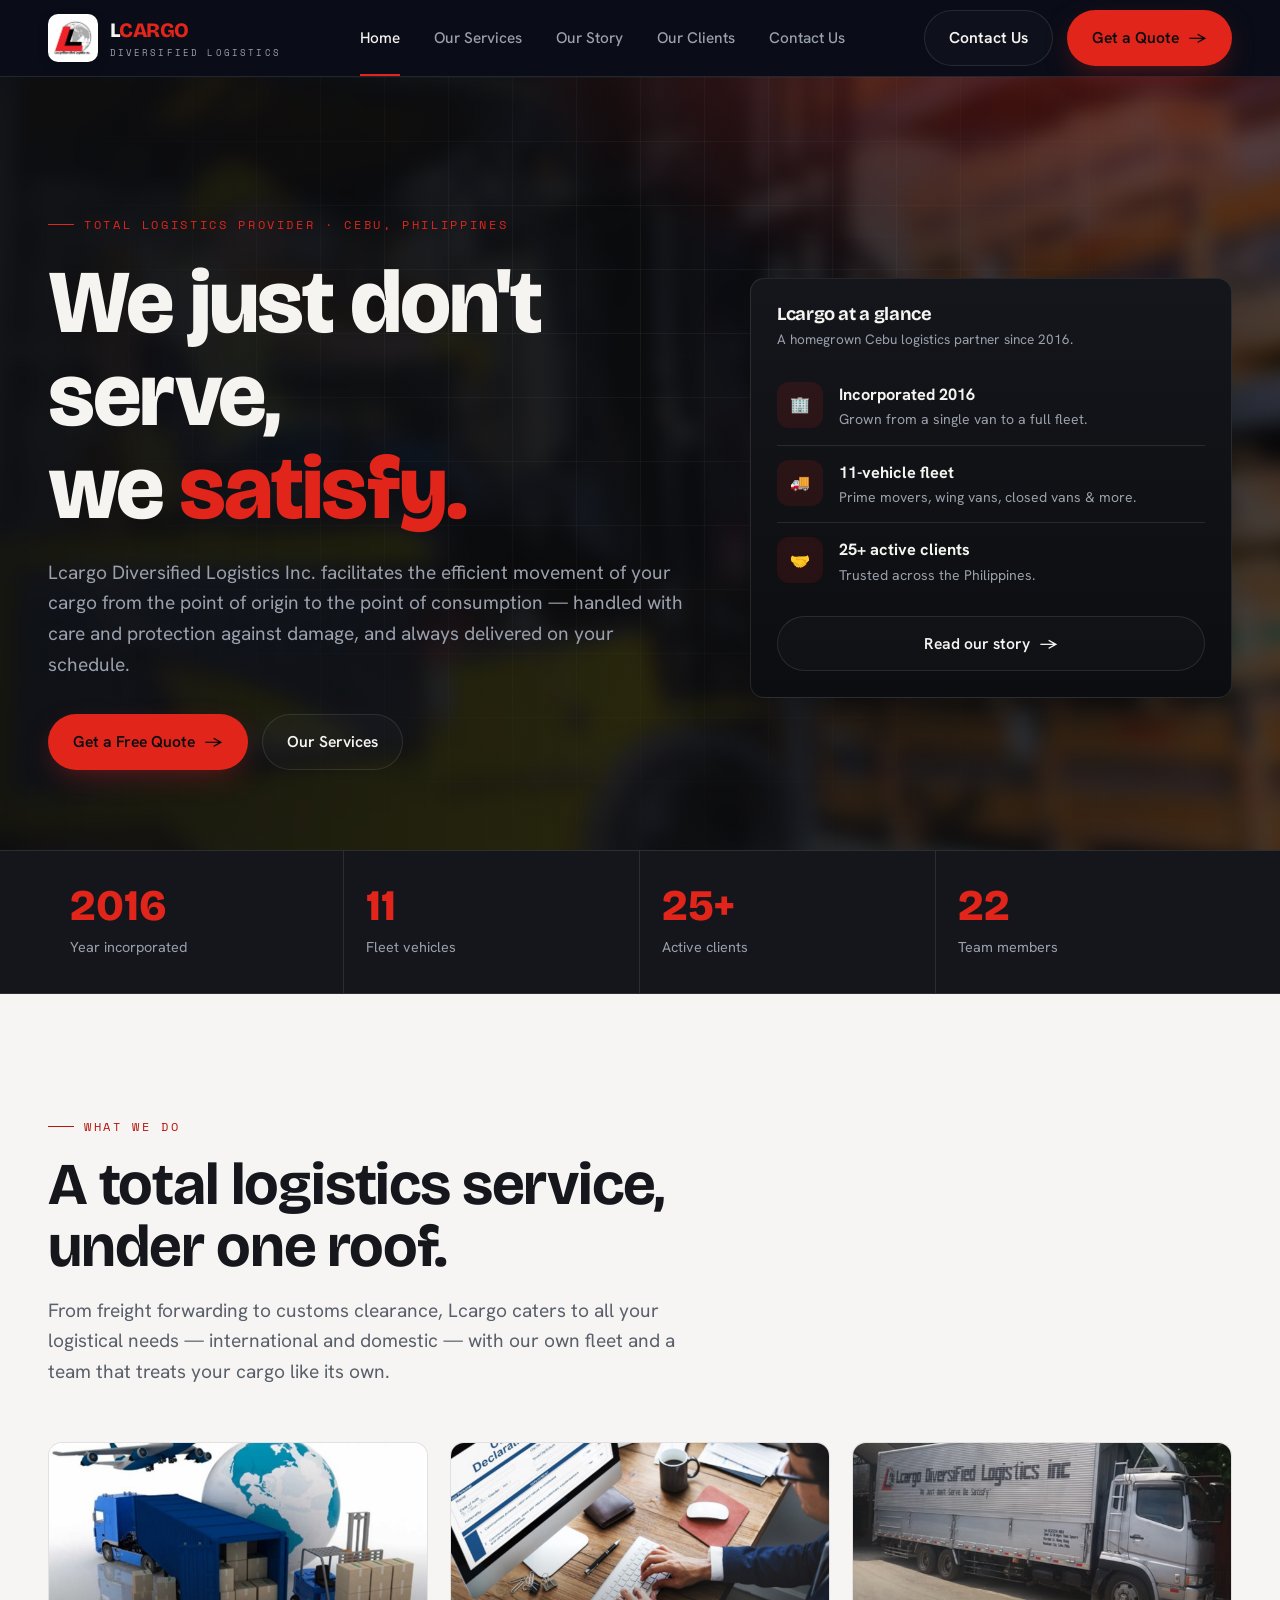
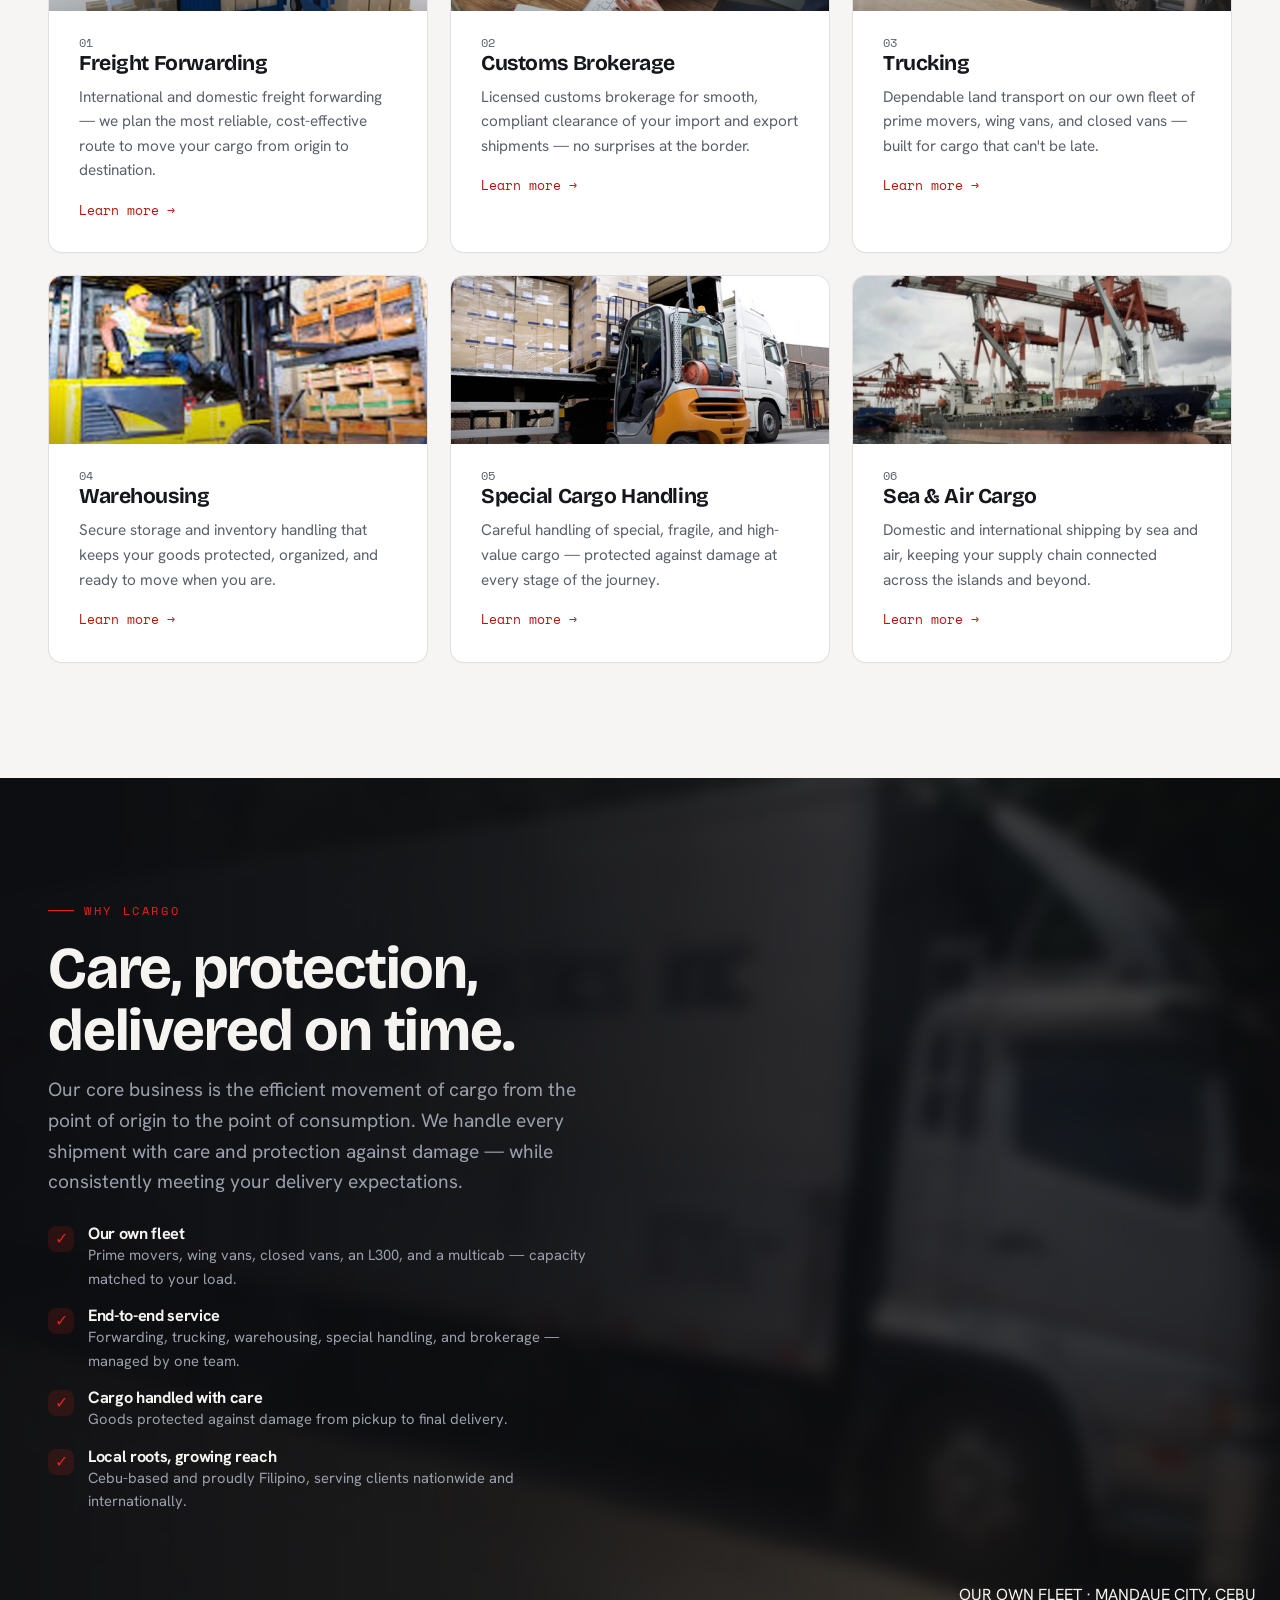
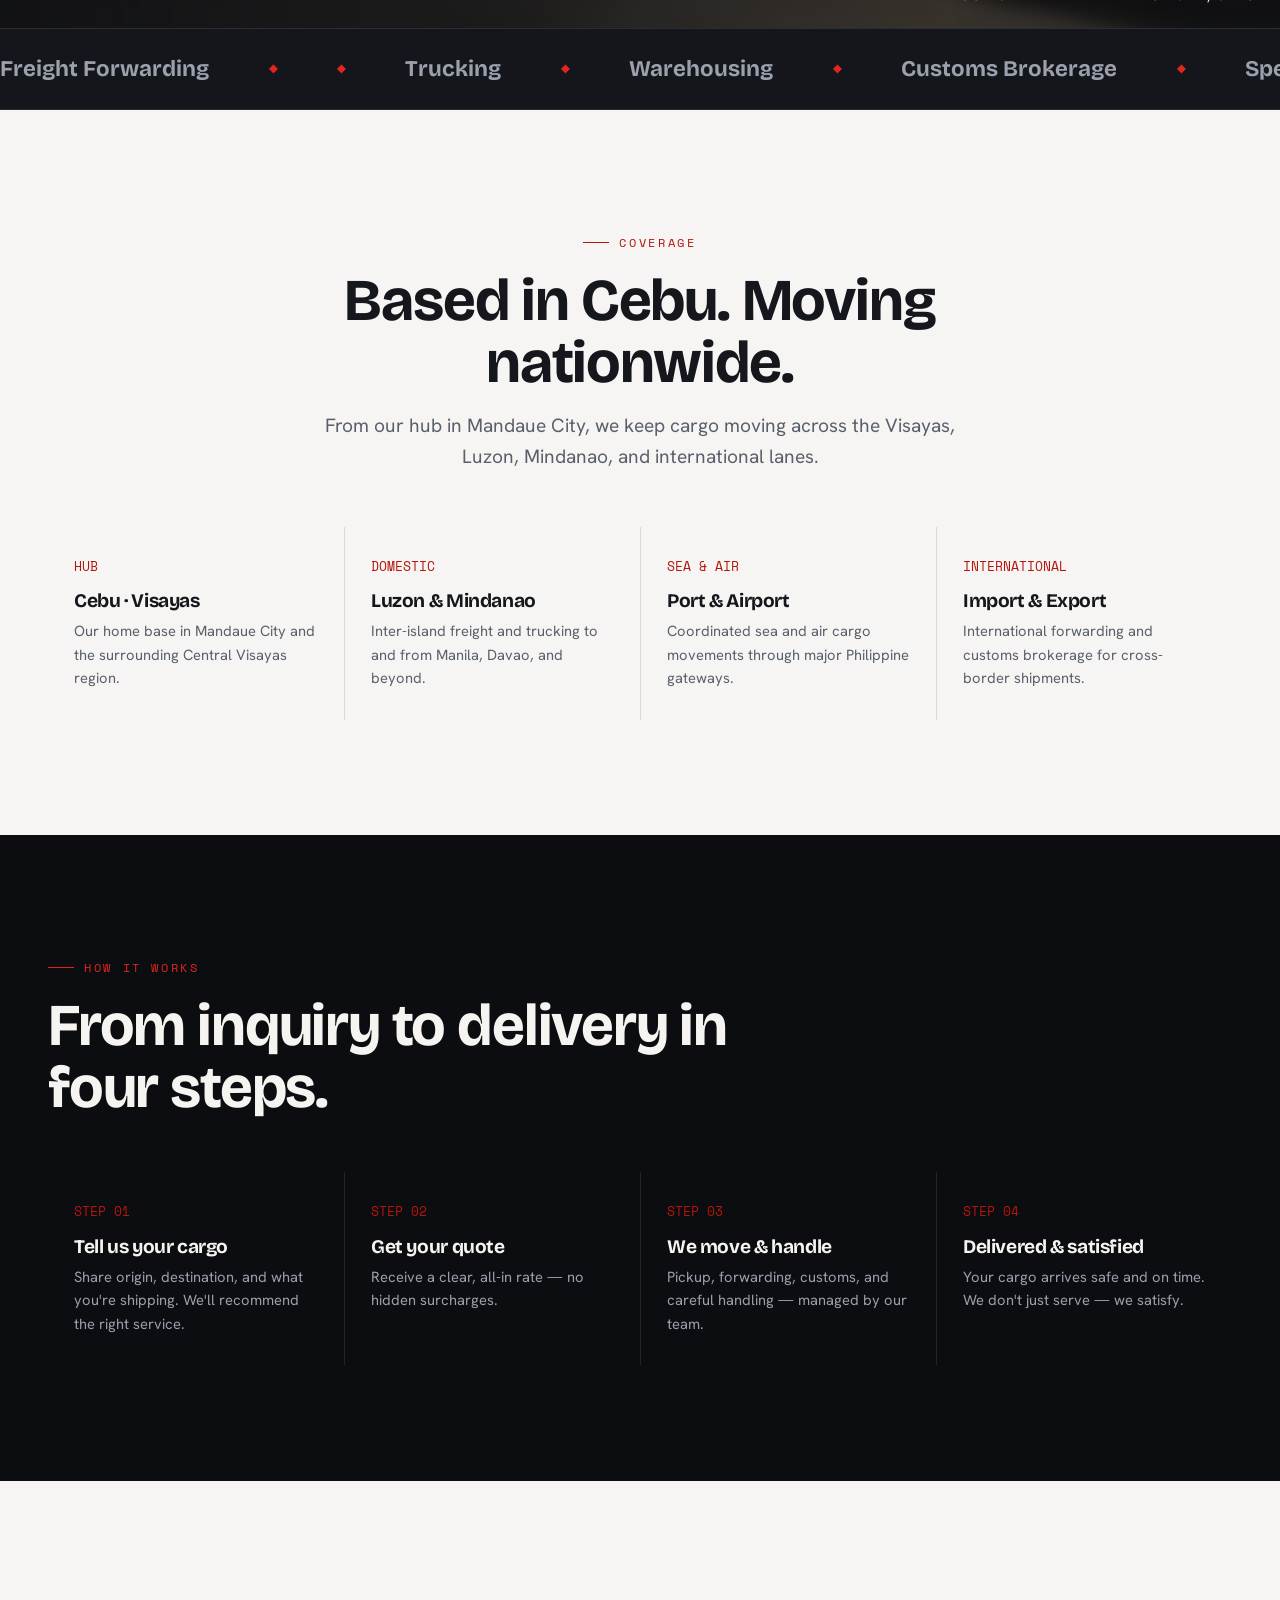
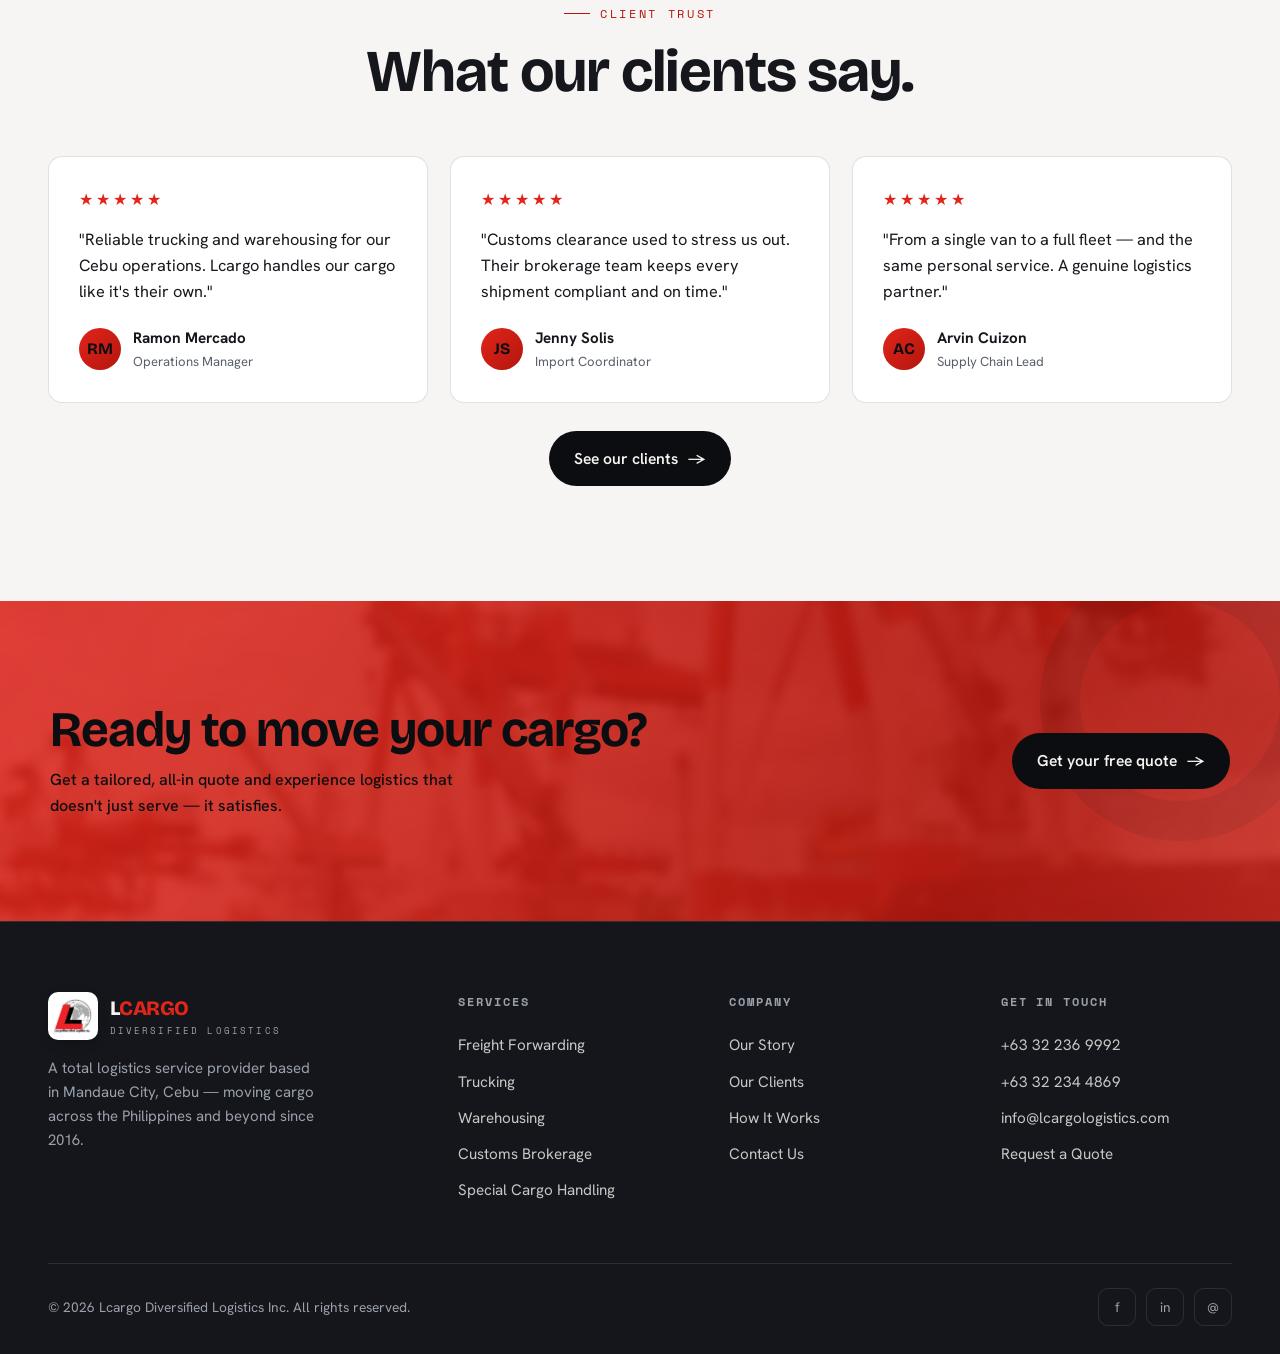
==== commit 95d9dd60: "Add randomized cross-fade slideshow to hero background Hero background now shuffles the uploaded ser" ====
--- a/index.html
+++ b/index.html
@@ -39,7 +39,9 @@
 
 <!-- ===== HERO ===== -->
 <section class="hero">
-  <div class="bg-photo"><img src="assets/service-cargo.jpg" alt="" aria-hidden="true"></div>
+  <div class="bg-photo" data-rotate data-images="assets/service-cargo.jpg, assets/service-trucking.jpg, assets/service-warehousing.jpg, assets/service-customs.jpg, assets/service-shipping.jpg">
+    <img src="assets/service-cargo.jpg" alt="" aria-hidden="true">
+  </div>
   <div class="grid-bg"></div>
   <div class="wrap">
     <div class="hero-grid">
--- a/style.css
+++ b/style.css
@@ -246,8 +246,10 @@
 .has-bgphoto > .wrap { position: relative; z-index: 2; }
 .bg-photo { position: absolute; inset: 0; z-index: 0; overflow: hidden; }
 .bg-photo img { width: 100%; height: 100%; object-fit: cover; filter: blur(7px) brightness(.5) saturate(1.08); transform: scale(1.18); will-change: transform; animation: kenburns 26s ease-in-out infinite alternate; }
+/* Cross-fading slideshow layers (random rotating background) */
+.bg-photo.rotating img { position: absolute; inset: 0; transition: opacity 1.6s ease; }
 .bg-photo::after { content: ''; position: absolute; inset: 0; background: linear-gradient(90deg, rgba(12,13,16,.94) 0%, rgba(12,13,16,.82) 40%, rgba(12,13,16,.5) 74%, rgba(12,13,16,.58) 100%); }
-@keyframes kenburns { from { transform: scale(1.18) translate3d(0, 0, 0); } to { transform: scale(1.32) translate3d(-2.5%, -2%, 0); } }
+@keyframes kenburns { from { transform: scale(1.08); } to { transform: scale(1.26); } }
 @media (prefers-reduced-motion: reduce) { .bg-photo img { animation: none; transform: scale(1.06); } }
 
 /* Hero variant — keeps the brand red glow over the photo */
@@ -261,7 +263,18 @@
 /* CTA band variant — stays boldly red, photo as animated texture */
 .cta-inner .bg-photo { border-radius: inherit; }
 .cta-inner .bg-photo img { filter: blur(4px) brightness(1.02) saturate(1.18); animation-duration: 26s; }
-.cta-inner .bg-photo::after { background: linear-gradient(120deg, rgba(225,37,27,.84), rgba(179,22,13,.88)); }
+.cta-inner .bg-photo::after {
+  background: linear-gradient(120deg, rgba(225,37,27,.86) 0%, rgba(179,22,13,.90) 35%, rgba(244,68,56,.82) 60%, rgba(179,22,13,.90) 100%);
+  background-size: 220% 220%;
+  animation: ctaSheen 16s ease-in-out infinite alternate;
+}
+@keyframes ctaSheen { from { background-position: 0% 50%; } to { background-position: 100% 50%; } }
+@media (prefers-reduced-motion: reduce) { .cta-inner .bg-photo::after { animation: none; } }
+
+/* Full-bleed CTA — the red/photo band fills the section edge to edge (no black around it) */
+.cta-band { padding: 0; }
+.cta-band > .wrap { max-width: 100%; padding: 0; }
+.cta-band .cta-inner { border-radius: 0; padding-block: clamp(56px, 8vw, 104px); padding-inline: max((100% - 1180px) / 2, 28px); }
 
 /* Photo fill for split visuals */
 .visual.photo { padding: 0; }
